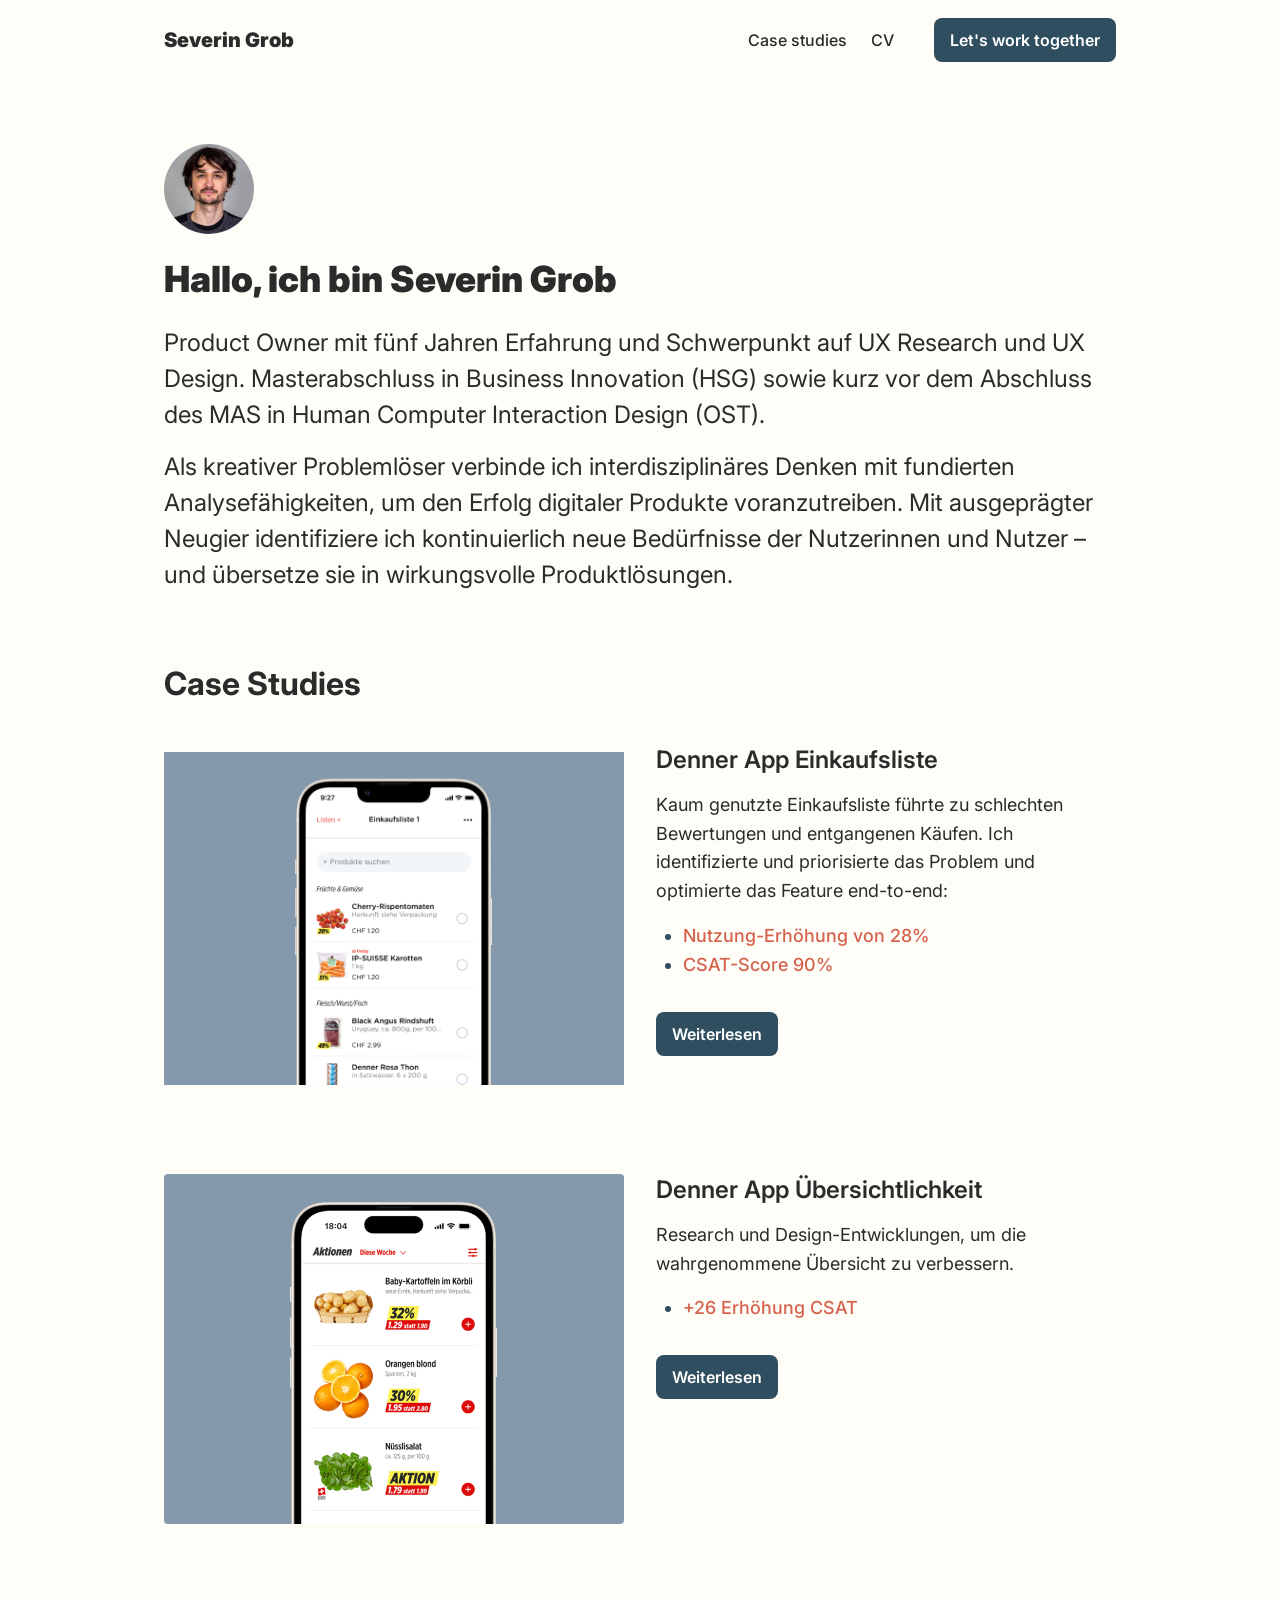
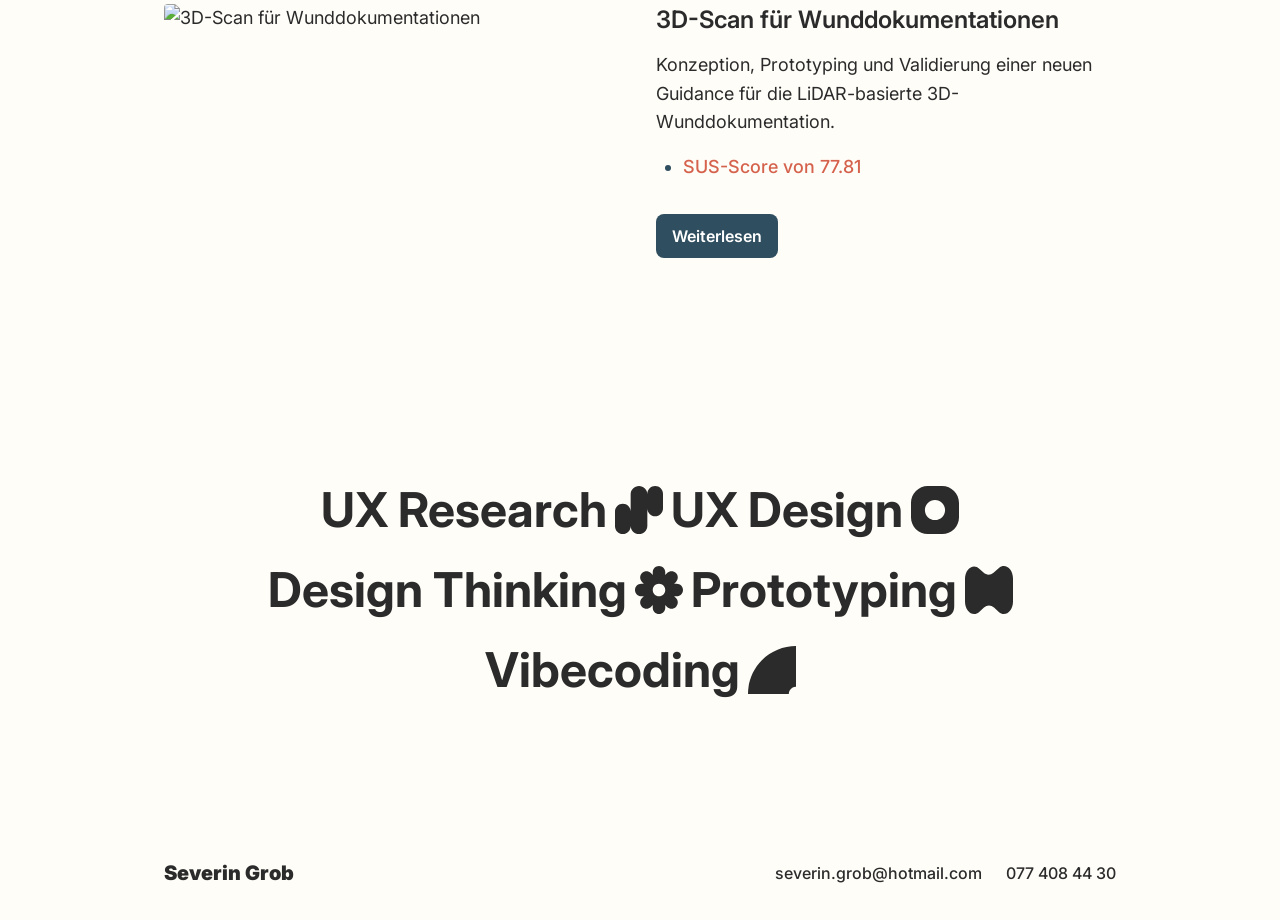
==== site/index.html @ 7123112b "Add portfolio website with case studies, CV, and GitHub Pages setup. Ship the static site from Figma" ====
<!DOCTYPE html>
<html lang="de">
<head>
  <meta charset="UTF-8">
  <meta name="viewport" content="width=device-width, initial-scale=1.0">
  <title>Severin Grob — Portfolio</title>
  <link rel="preconnect" href="https://fonts.googleapis.com">
  <link rel="preconnect" href="https://fonts.gstatic.com" crossorigin>
  <link href="https://fonts.googleapis.com/css2?family=Inter:wght@400;500;600;700;900&display=swap" rel="stylesheet">
  <link rel="stylesheet" href="css/base.css">
  <link rel="stylesheet" href="css/layout.css">
  <link rel="stylesheet" href="css/components.css">
  <link rel="stylesheet" href="css/responsive.css">
</head>
<body>
  <header class="nav">
    <div class="container nav__inner">
      <a href="index.html" class="nav__logo">Severin Grob</a>
      <nav class="nav__menu" aria-label="Hauptnavigation">
        <div class="nav__links">
          <a href="#case-studies">Case studies</a>
          <a href="cv.html">CV</a>
        </div>
        <a href="https://www.linkedin.com/in/severin-grob-9a1a15102/" class="btn btn--nav" target="_blank" rel="noopener noreferrer">Let's work together</a>
      </nav>
      <button class="nav__toggle" aria-label="Menü öffnen" aria-expanded="false" aria-controls="nav-flyout">
        <span class="nav__toggle-icon" aria-hidden="true">
          <span class="nav__toggle-line"></span>
          <span class="nav__toggle-line"></span>
          <span class="nav__toggle-line"></span>
        </span>
      </button>
    </div>
  </header>

  <nav id="nav-flyout" class="nav__flyout" aria-label="Mobile Navigation">
    <a class="nav__flyout-item" href="case-studies/einkaufsliste.html">Case Study: Einkaufsliste</a>
    <a class="nav__flyout-item" href="case-studies/uebersichtlichkeit.html">Case Study: App Übersicht</a>
    <a class="nav__flyout-item" href="case-studies/imito.html">Case Study: 3D-Scan App</a>
    <a class="nav__flyout-item" href="cv.html">CV</a>
    <div class="nav__flyout-cta">
      <a href="https://www.linkedin.com/in/severin-grob-9a1a15102/" class="btn" target="_blank" rel="noopener noreferrer">Let's work together</a>
    </div>
  </nav>

  <main>
    <section class="section section--hero hero">
      <div class="container hero__inner">
        <img class="hero__avatar" src="assets/images/hero.jpg" alt="Severin Grob" width="90" height="90">
        <h1 class="hero__title">Hallo, ich bin Severin Grob</h1>
        <div class="hero__text">
          <p>Product Owner mit fünf Jahren Erfahrung und Schwerpunkt auf UX Research und UX Design. Masterabschluss in Business Innovation (HSG) sowie kurz vor dem Abschluss des MAS in Human Computer Interaction Design (OST).</p>
          <p>Als kreativer Problemlöser verbinde ich interdisziplinäres Denken mit fundierten Analysefähigkeiten, um den Erfolg digitaler Produkte voranzutreiben. Mit ausgeprägter Neugier identifiziere ich kontinuierlich neue Bedürfnisse der Nutzerinnen und Nutzer – und übersetze sie in wirkungsvolle Produktlösungen.</p>
        </div>
      </div>
    </section>

    <section id="case-studies" class="section-heading">
      <div class="container">
        <h2>Case Studies</h2>
      </div>
    </section>

    <article class="project">
      <div class="container project__inner">
        <div class="project__image">
          <img src="assets/images/cs-einkaufsliste.jpg" alt="Denner App Einkaufsliste">
        </div>
        <div class="project__content">
          <h3>Denner App Einkaufsliste</h3>
          <p>Kaum genutzte Einkaufsliste führte zu schlechten Bewertungen und entgangenen Käufen. Ich identifizierte und priorisierte das Problem und optimierte das Feature end-to-end:</p>
          <ul class="project__metrics">
            <li><span class="highlight">Nutzung-Erhöhung von 28%</span></li>
            <li><span class="highlight">CSAT-Score 90%</span></li>
          </ul>
          <a href="case-studies/einkaufsliste.html" class="btn">Weiterlesen</a>
        </div>
      </div>
    </article>

    <article class="project">
      <div class="container project__inner">
        <div class="project__image project__image--cover">
          <img src="assets/images/cs-uebersichtlichkeit.jpg" alt="Denner App Übersichtlichkeit">
        </div>
        <div class="project__content">
          <h3>Denner App Übersichtlichkeit</h3>
          <p>Research und Design-Entwicklungen, um die wahrgenommene Übersicht zu verbessern.</p>
          <ul class="project__metrics">
            <li><span class="highlight">+26 Erhöhung CSAT</span></li>
          </ul>
          <a href="case-studies/uebersichtlichkeit.html" class="btn">Weiterlesen</a>
        </div>
      </div>
    </article>

    <article class="project">
      <div class="container project__inner">
        <div class="project__image project__image--cover">
          <img src="assets/images/cs-imito.jpg" alt="3D-Scan für Wunddokumentationen">
        </div>
        <div class="project__content">
          <h3>3D-Scan für Wunddokumentationen</h3>
          <p>Konzeption, Prototyping und Validierung einer neuen Guidance für die LiDAR-basierte 3D-Wunddokumentation.</p>
          <ul class="project__metrics">
            <li><span class="highlight">SUS-Score von 77.81</span></li>
          </ul>
          <a href="case-studies/imito.html" class="btn">Weiterlesen</a>
        </div>
      </div>
    </article>

    <section class="section section--skills skills">
      <div class="container skills__inner skills__inner--desktop">
        <span class="skills__item">UX Research</span>
        <img class="skills__icon" src="assets/icons/icon-ux-research.svg" alt="">
        <span class="skills__item">UX Design</span>
        <img class="skills__icon" src="assets/icons/icon-ux-design.svg" alt="">
        <span class="skills__item">Design Thinking</span>
        <img class="skills__icon" src="assets/icons/icon-design-thinking.svg" alt="">
        <span class="skills__item">Prototyping</span>
        <img class="skills__icon" src="assets/icons/icon-prototyping.svg" alt="">
        <span class="skills__item">Vibecoding</span>
        <img class="skills__icon" src="assets/icons/icon-vibecoding.svg" alt="">
      </div>
      <div class="container skills__inner skills__inner--mobile">
        <span class="skills__item">UX Research</span>
        <img class="skills__icon" src="assets/icons/icon-ux-research-mobile.svg" alt="">
        <span class="skills__item">UX Design</span>
        <img class="skills__icon" src="assets/icons/icon-ux-design-mobile.svg" alt="">
        <span class="skills__item">Design Thinking</span>
        <img class="skills__icon skills__icon--rotate" src="assets/icons/icon-design-thinking-mobile.svg" alt="">
        <span class="skills__item">Interviews</span>
        <img class="skills__icon" src="assets/icons/icon-interviews.svg" alt="">
        <span class="skills__item">Quantitative Research</span>
        <img class="skills__icon" src="assets/icons/icon-quantitative-research.svg" alt="">
      </div>
    </section>
  </main>

  <footer class="footer">
    <div class="container footer__inner">
      <span class="footer__name">Severin Grob</span>
      <div class="footer__contact">
        <a href="mailto:severin.grob@hotmail.com">severin.grob@hotmail.com</a>
        <a href="tel:+41774084430">077 408 44 30</a>
      </div>
    </div>
  </footer>

  <script src="js/nav.js"></script>
</body>
</html>
---- site/css/base.css ----
*,
*::before,
*::after {
  box-sizing: border-box;
  margin: 0;
  padding: 0;
}

:root {
  --bg: #fffdf8;
  --text: #2b2b2b;
  --text-third: #333;
  --accent: #2f4e5f;
  --accent-alt: #3e5f73;
  --highlight: #d5624c;
  --divider: #8499ab;
  --container: 1000px;
  --nav-height: 80px;
  --nav-height-mobile: 80px;
}

html {
  scroll-behavior: smooth;
}

body {
  background: var(--bg);
  color: var(--text);
  font-family: Inter, system-ui, -apple-system, sans-serif;
  line-height: 1.5;
  font-size: 18px;
}

img {
  display: block;
  max-width: 100%;
}

a {
  color: inherit;
  text-decoration: none;
}

ul, ol {
  padding-left: 1.5em;
}

.highlight {
  color: var(--highlight);
}

.text-block p + p,
.text-block ul + p,
.text-block p + ul,
.text-block p + ol,
.text-block ol + p {
  margin-top: 16px;
}

.text-block li + li {
  margin-top: 4px;
}

.text-block li ul {
  margin-top: 8px;
}
---- site/css/layout.css ----
.container {
  width: 100%;
  max-width: var(--container);
  margin: 0 auto;
  padding: 0 24px;
}

.section {
  padding: 40px 0;
}

.section--hero {
  padding: 64px 0 40px;
}

.section--skills {
  padding: 80px 0;
}

.section-heading {
  padding-top: 32px;
}

.section-heading h2 {
  font-size: clamp(24px, 4vw, 32px);
  font-weight: 700;
  line-height: 1.2;
}

.divider {
  border: none;
  border-bottom: 0.5px solid var(--divider);
  margin: 12px 0 24px;
  height: 24px;
}
---- site/css/components.css ----
/* Navigation */
.nav {
  height: var(--nav-height);
  display: flex;
  align-items: center;
  background: var(--bg);
  position: sticky;
  top: 0;
  z-index: 100;
}

.nav__inner {
  display: flex;
  align-items: center;
  justify-content: space-between;
  width: 100%;
}

.nav__logo {
  font-size: 20px;
  font-weight: 900;
}

.nav__menu {
  display: flex;
  align-items: center;
  gap: 40px;
}

.nav__links {
  display: flex;
  gap: 24px;
  font-size: 16px;
  font-weight: 500;
}

.nav__links a:hover,
.nav__logo:hover {
  opacity: 0.7;
}

.nav__toggle {
  display: none;
  background: none;
  border: none;
  cursor: pointer;
  padding: 4px;
}

.nav__toggle-icon {
  display: flex;
  flex-direction: column;
  gap: 4px;
  width: 20px;
  height: 14px;
}

.nav__toggle-line {
  display: block;
  width: 100%;
  height: 2px;
  background: var(--text);
  border-radius: 8px;
  transform-origin: center;
  transition: transform 0.2s, opacity 0.2s;
}

.nav__toggle[aria-expanded="true"] .nav__toggle-line:nth-child(1) {
  transform: translateY(6px) rotate(45deg);
}

.nav__toggle[aria-expanded="true"] .nav__toggle-line:nth-child(2) {
  opacity: 0;
}

.nav__toggle[aria-expanded="true"] .nav__toggle-line:nth-child(3) {
  transform: translateY(-6px) rotate(-45deg);
}

.nav__flyout {
  display: none;
  position: fixed;
  inset: var(--nav-height-mobile) 0 0 0;
  background: var(--bg);
  z-index: 99;
  overflow-y: auto;
  padding: 10px 0 32px;
}

.nav__flyout.is-open {
  display: block;
}

.nav__flyout-item {
  display: block;
  padding: 12px 24px;
  font-size: 16px;
  color: var(--text-third);
  border-bottom: 0.5px solid var(--divider);
}

.nav__flyout-item:hover {
  background: rgba(47, 78, 95, 0.05);
}

.nav__flyout-cta {
  display: flex;
  justify-content: center;
  padding: 32px 24px;
}

/* Button */
.btn {
  display: inline-flex;
  align-items: center;
  justify-content: center;
  padding: 10px 16px;
  background: var(--accent);
  color: #fff;
  font-size: 16px;
  line-height: 24px;
  font-weight: 600;
  border-radius: 8px;
  border: none;
  cursor: pointer;
  transition: opacity 0.2s;
  white-space: nowrap;
}

.btn:hover {
  opacity: 0.9;
}

/* Hero home */
.hero__inner {
  display: flex;
  flex-direction: column;
  gap: 24px;
}

.hero__avatar {
  width: 90px;
  height: 90px;
  border-radius: 50%;
  object-fit: cover;
}

.hero__title {
  font-size: clamp(28px, 5vw, 36px);
  font-weight: 900;
  line-height: 1.2;
}

.hero__text {
  font-size: clamp(18px, 3vw, 24px);
  line-height: 1.5;
}

.hero__text p + p {
  margin-top: 16px;
}

/* Project cards */
.project {
  padding: 40px 0;
}

.project__inner {
  display: flex;
  gap: 32px;
  align-items: flex-start;
}

.project__image {
  flex: 1;
  min-width: 0;
  height: 350px;
  border-radius: 4px;
  overflow: hidden;
}

.project__image img {
  width: 100%;
  height: 100%;
  object-fit: contain;
}

.project__image--cover img {
  object-fit: cover;
}

.project__content {
  flex: 1;
  min-width: 0;
  display: flex;
  flex-direction: column;
  align-items: flex-start;
  gap: 16px;
}

.project__content h3,
.project__content p,
.project__content ul {
  width: 100%;
}

.project__content .btn {
  align-self: flex-start;
  margin-top: 16px; /* 16px gap + 16px = 32px zum letzten Textfeld */
}

.project__content h3 {
  font-size: 24px;
  font-weight: 600;
  line-height: 1.3;
}

.project__content p,
.project__content li {
  font-size: 18px;
  line-height: 1.6;
}

.project__metrics {
  color: var(--accent);
  font-weight: 500;
}

.project__metrics .highlight {
  color: var(--highlight);
}

/* Skills */
.skills__inner {
  display: flex;
  flex-wrap: wrap;
  align-items: center;
  justify-content: center;
  gap: 8px;
  text-align: center;
}

.skills__inner--mobile {
  display: none;
}

.skills__item {
  font-weight: 700;
  white-space: nowrap;
}

.skills__inner--desktop .skills__item {
  font-size: 48px;
}

.skills__inner--desktop .skills__icon {
  width: 48px;
  height: 48px;
}

.skills__icon {
  flex-shrink: 0;
}

.skills__icon--rotate {
  transform: rotate(-45deg);
}

/* Footer */
.footer {
  min-height: 80px;
  display: flex;
  align-items: center;
  margin-top: 48px;
  padding: 24px 0 32px;
}

.footer__inner {
  display: flex;
  align-items: center;
  justify-content: space-between;
  gap: 24px;
  width: 100%;
}

.footer__name {
  font-size: 20px;
  font-weight: 900;
}

.footer__contact {
  display: flex;
  gap: 24px;
  font-size: 16px;
  font-weight: 500;
}

.footer__contact a:hover {
  opacity: 0.7;
}
---- site/css/responsive.css ----
@media (max-width: 768px) {
  :root {
    --nav-height: 80px;
  }

  body {
    overflow-x: hidden;
  }

  .nav__menu {
    display: none;
  }

  .nav__toggle {
    display: block;
  }

  .section--hero {
    padding: 40px 0;
  }

  .hero__text {
    font-size: 20px;
  }

  .project__inner {
    flex-direction: column;
  }

  .project__image {
    height: auto;
    aspect-ratio: 484 / 350;
  }

  .footer__inner {
    flex-direction: column;
    align-items: flex-start;
  }

  .footer__contact {
    flex-direction: column;
    gap: 8px;
  }

  .case-hero {
    padding: 80px 24px;
  }

  .case-hero__bg--desktop {
    display: none;
  }

  .case-hero__bg--mobile {
    display: block;
    object-position: center center;
  }

  .case-hero--imito,
  .case-hero--einkaufsliste {
    min-height: 430px;
  }

  .case-hero--panel {
    padding-left: 0;
    padding-right: 0;
  }

  .case-hero--panel .case-hero__title-panel {
    width: 100%;
    max-width: none;
    margin: 0;
    padding-left: 24px;
    padding-right: 24px;
  }

  .case-hero__title {
    font-size: clamp(32px, 10vw, 48px);
    line-height: 1.15;
  }

  .content-section h2 {
    font-size: 24px;
    line-height: 32px;
    padding-top: 32px;
  }

  .content-section > h2:first-child {
    padding-top: 48px;
  }

  .content-section h3.subtitle + h2 {
    padding-top: 8px;
  }

  .content-section .text-block .role-title {
    font-size: 20px;
  }

  .image-block figcaption,
  .carousel__caption {
    font-size: 18px;
    line-height: 28px;
  }

  .comparison-table {
    display: none;
  }

  .comparison-cards {
    display: flex;
  }

  .carousel--mobile-only {
    display: block;
    margin-left: -24px;
    margin-right: -24px;
    width: calc(100% + 48px);
  }

  .image-block--desktop-only {
    display: none;
  }

  .cv-card h3 {
    font-size: 24px;
  }

  .cv-card ul {
    font-size: 18px;
  }

  .skills__inner--desktop {
    display: none;
  }

  .skills__inner--mobile {
    display: flex;
    justify-content: flex-start;
    align-content: center;
    text-align: left;
  }

  .skills__inner--mobile .skills__item {
    font-size: 32px;
  }

  .skills__inner--mobile .skills__icon {
    width: 24px;
    height: 24px;
  }
}

@media (min-width: 769px) {
  .nav__flyout {
    display: none !important;
  }

  .carousel--mobile-only {
    display: none;
  }

  .skills__inner--mobile {
    display: none !important;
  }
}
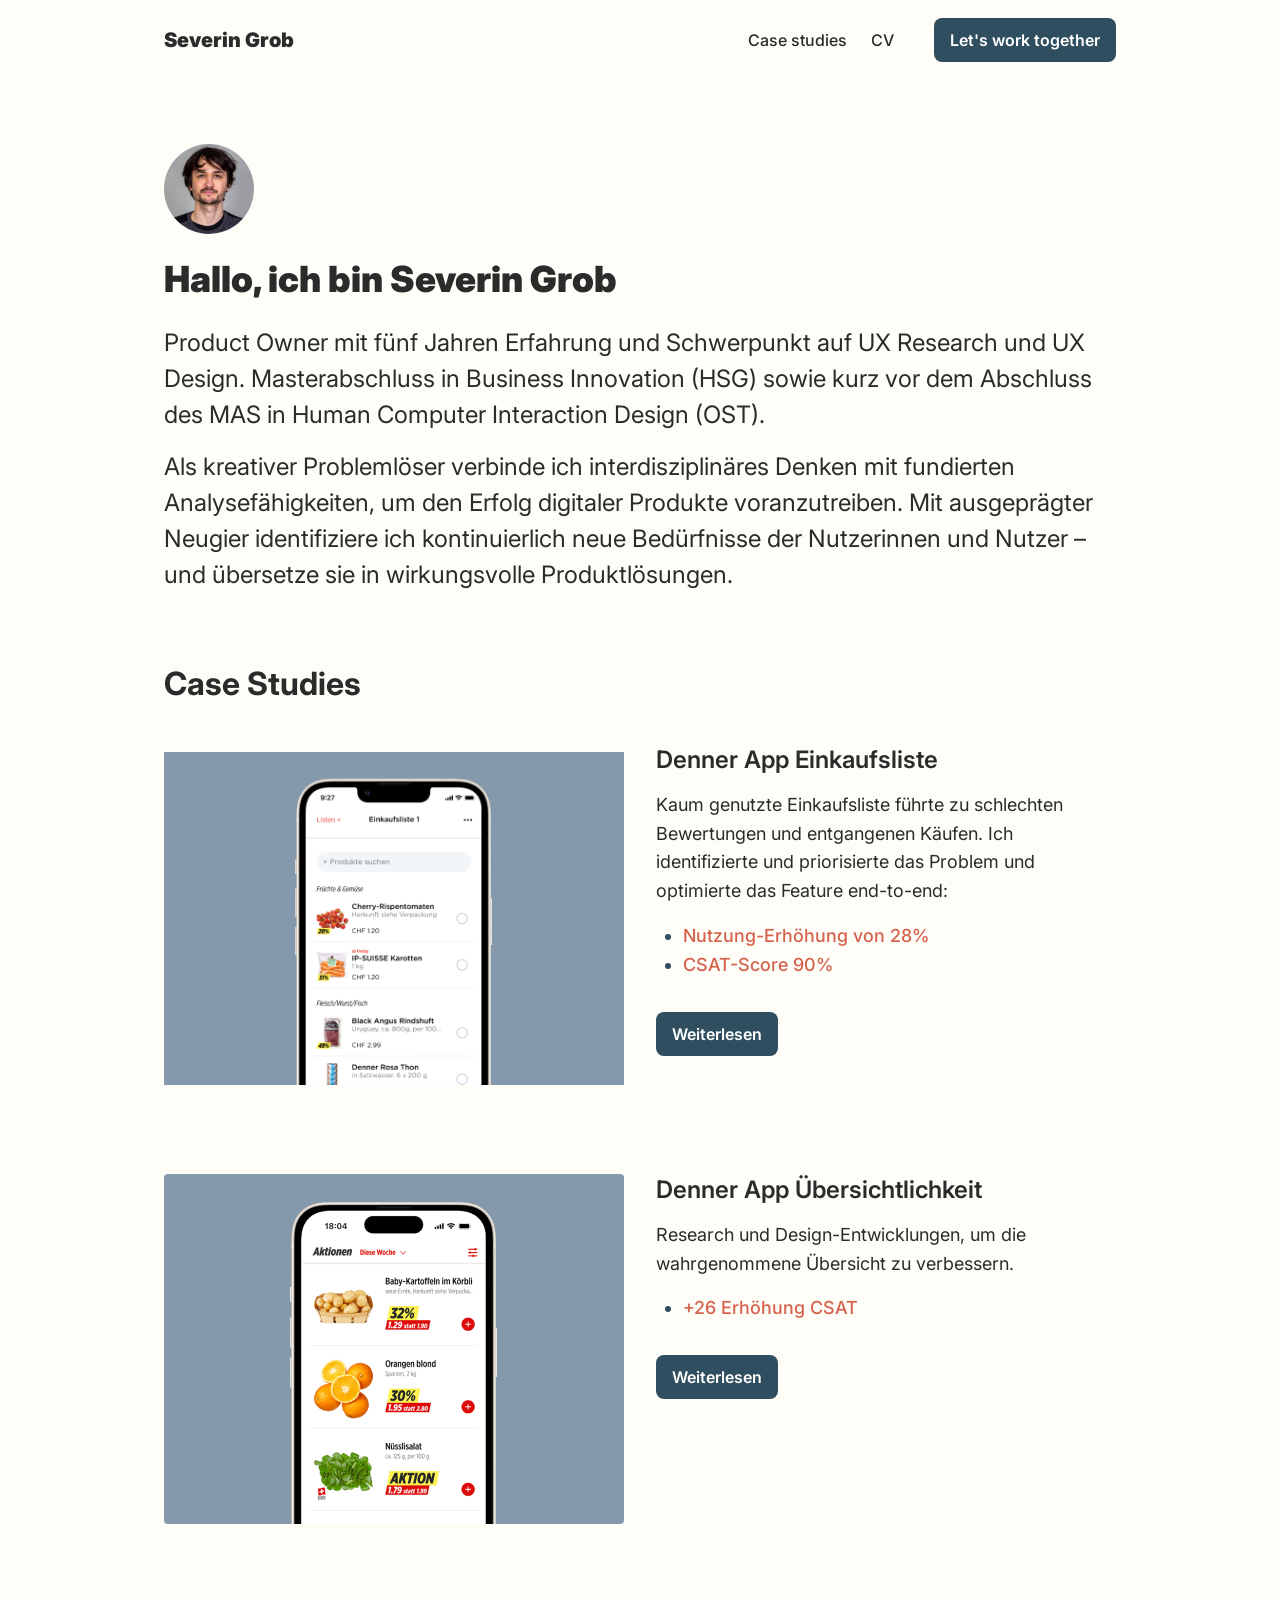
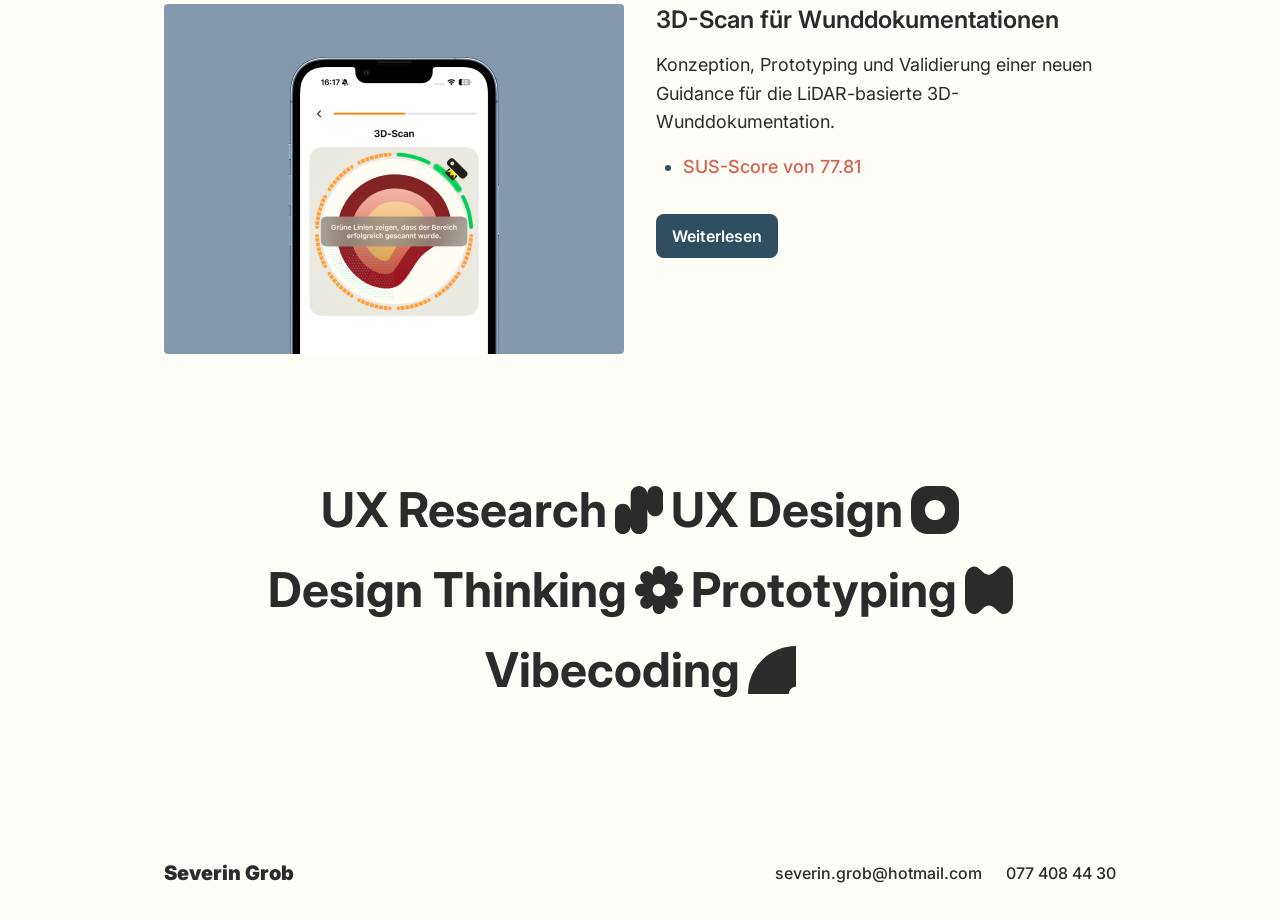
==== commit 60461812: "Replace home Imito teaser image with Wunddokumentation asset. Co-authored-by: Cursor <cursoragent@cu" ====
--- a/site/index.html
+++ b/site/index.html
@@ -97,7 +97,7 @@
     <article class="project">
       <div class="container project__inner">
         <div class="project__image project__image--cover">
-          <img src="assets/images/cs-imito.jpg" alt="3D-Scan für Wunddokumentationen">
+          <img src="assets/images/cs-wunddokumentation-app.png" alt="3D-Scan für Wunddokumentationen">
         </div>
         <div class="project__content">
           <h3>3D-Scan für Wunddokumentationen</h3>
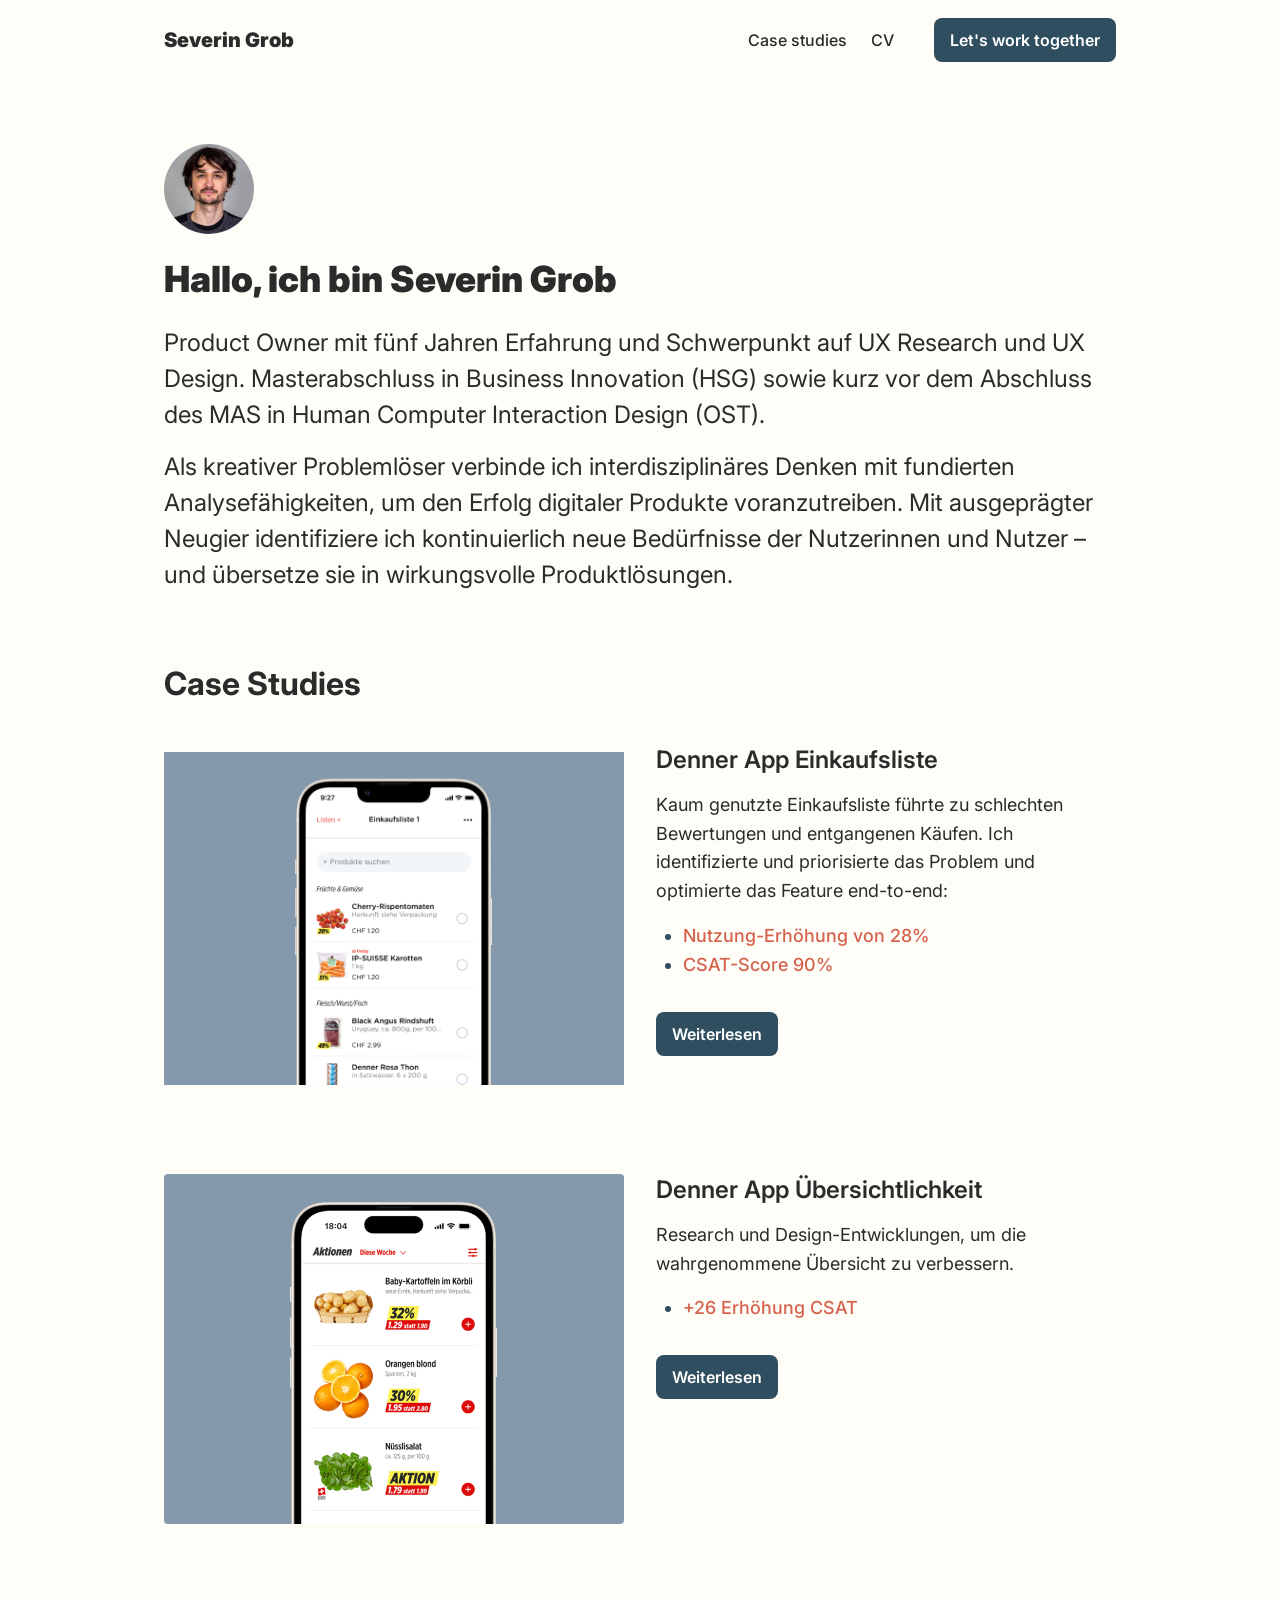
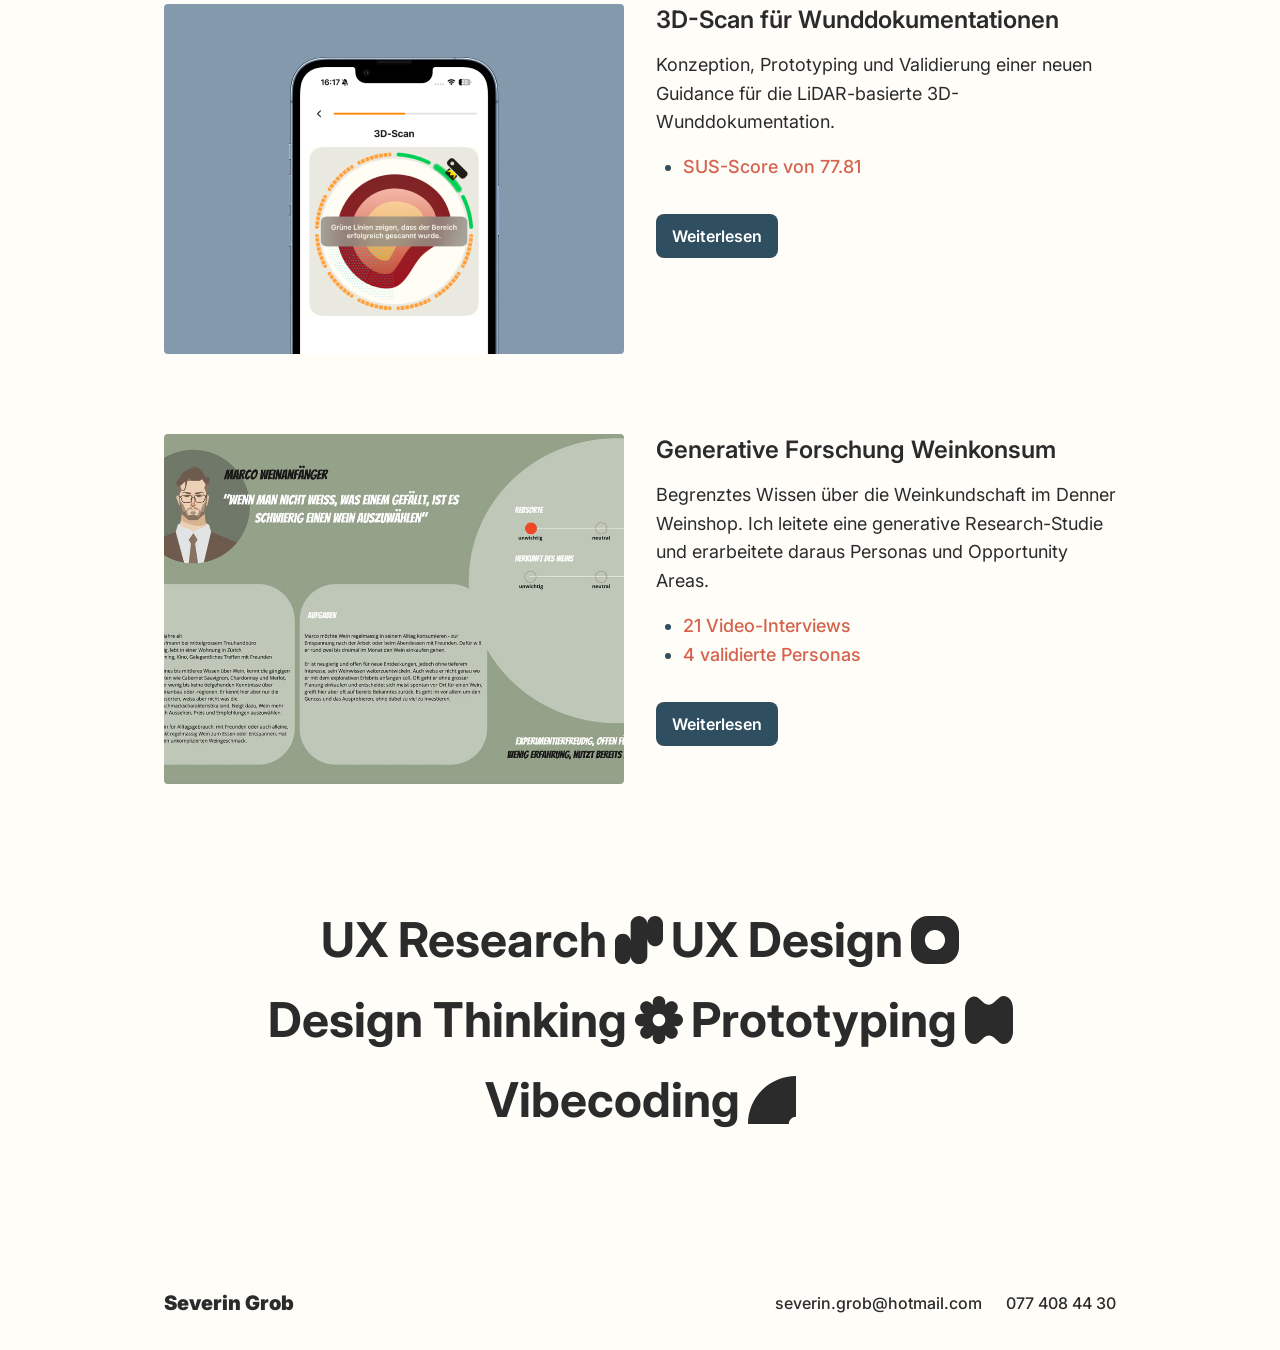
==== commit 7c77d1dd: "Add the Weinkonsum research case study. Expand the portfolio with the responsive Figma-based case st" ====
--- a/site/index.html
+++ b/site/index.html
@@ -36,7 +36,8 @@
   <nav id="nav-flyout" class="nav__flyout" aria-label="Mobile Navigation">
     <a class="nav__flyout-item" href="case-studies/einkaufsliste.html">Case Study: Einkaufsliste</a>
     <a class="nav__flyout-item" href="case-studies/uebersichtlichkeit.html">Case Study: App Übersicht</a>
-    <a class="nav__flyout-item" href="case-studies/imito.html">Case Study: 3D-Scan App</a>
+    <a class="nav__flyout-item" href="case-studies/wunddokumentation.html">Case Study: 3D-Scan App</a>
+    <a class="nav__flyout-item" href="case-studies/weinkonsum.html">Case Study: Weinkonsum</a>
     <a class="nav__flyout-item" href="cv.html">CV</a>
     <div class="nav__flyout-cta">
       <a href="https://www.linkedin.com/in/severin-grob-9a1a15102/" class="btn" target="_blank" rel="noopener noreferrer">Let's work together</a>
@@ -105,7 +106,24 @@
           <ul class="project__metrics">
             <li><span class="highlight">SUS-Score von 77.81</span></li>
           </ul>
-          <a href="case-studies/imito.html" class="btn">Weiterlesen</a>
+          <a href="case-studies/wunddokumentation.html" class="btn">Weiterlesen</a>
+        </div>
+      </div>
+    </article>
+
+    <article class="project">
+      <div class="container project__inner">
+        <div class="project__image project__image--cover">
+          <img src="assets/images/cs-weinkonsum.jpg" alt="Persona Marco Weinanfänger aus der Weinkonsum-Studie">
+        </div>
+        <div class="project__content">
+          <h3>Generative Forschung Weinkonsum</h3>
+          <p>Begrenztes Wissen über die Weinkundschaft im Denner Weinshop. Ich leitete eine generative Research-Studie und erarbeitete daraus Personas und Opportunity Areas.</p>
+          <ul class="project__metrics">
+            <li><span class="highlight">21 Video-Interviews</span></li>
+            <li><span class="highlight">4 validierte Personas</span></li>
+          </ul>
+          <a href="case-studies/weinkonsum.html" class="btn">Weiterlesen</a>
         </div>
       </div>
     </article>
--- a/site/css/responsive.css
+++ b/site/css/responsive.css
@@ -55,7 +55,8 @@
     object-position: center center;
   }
 
-  .case-hero--imito,
+  .case-hero--wunddokumentation,
+  .case-hero--weinkonsum,
   .case-hero--einkaufsliste {
     min-height: 430px;
   }
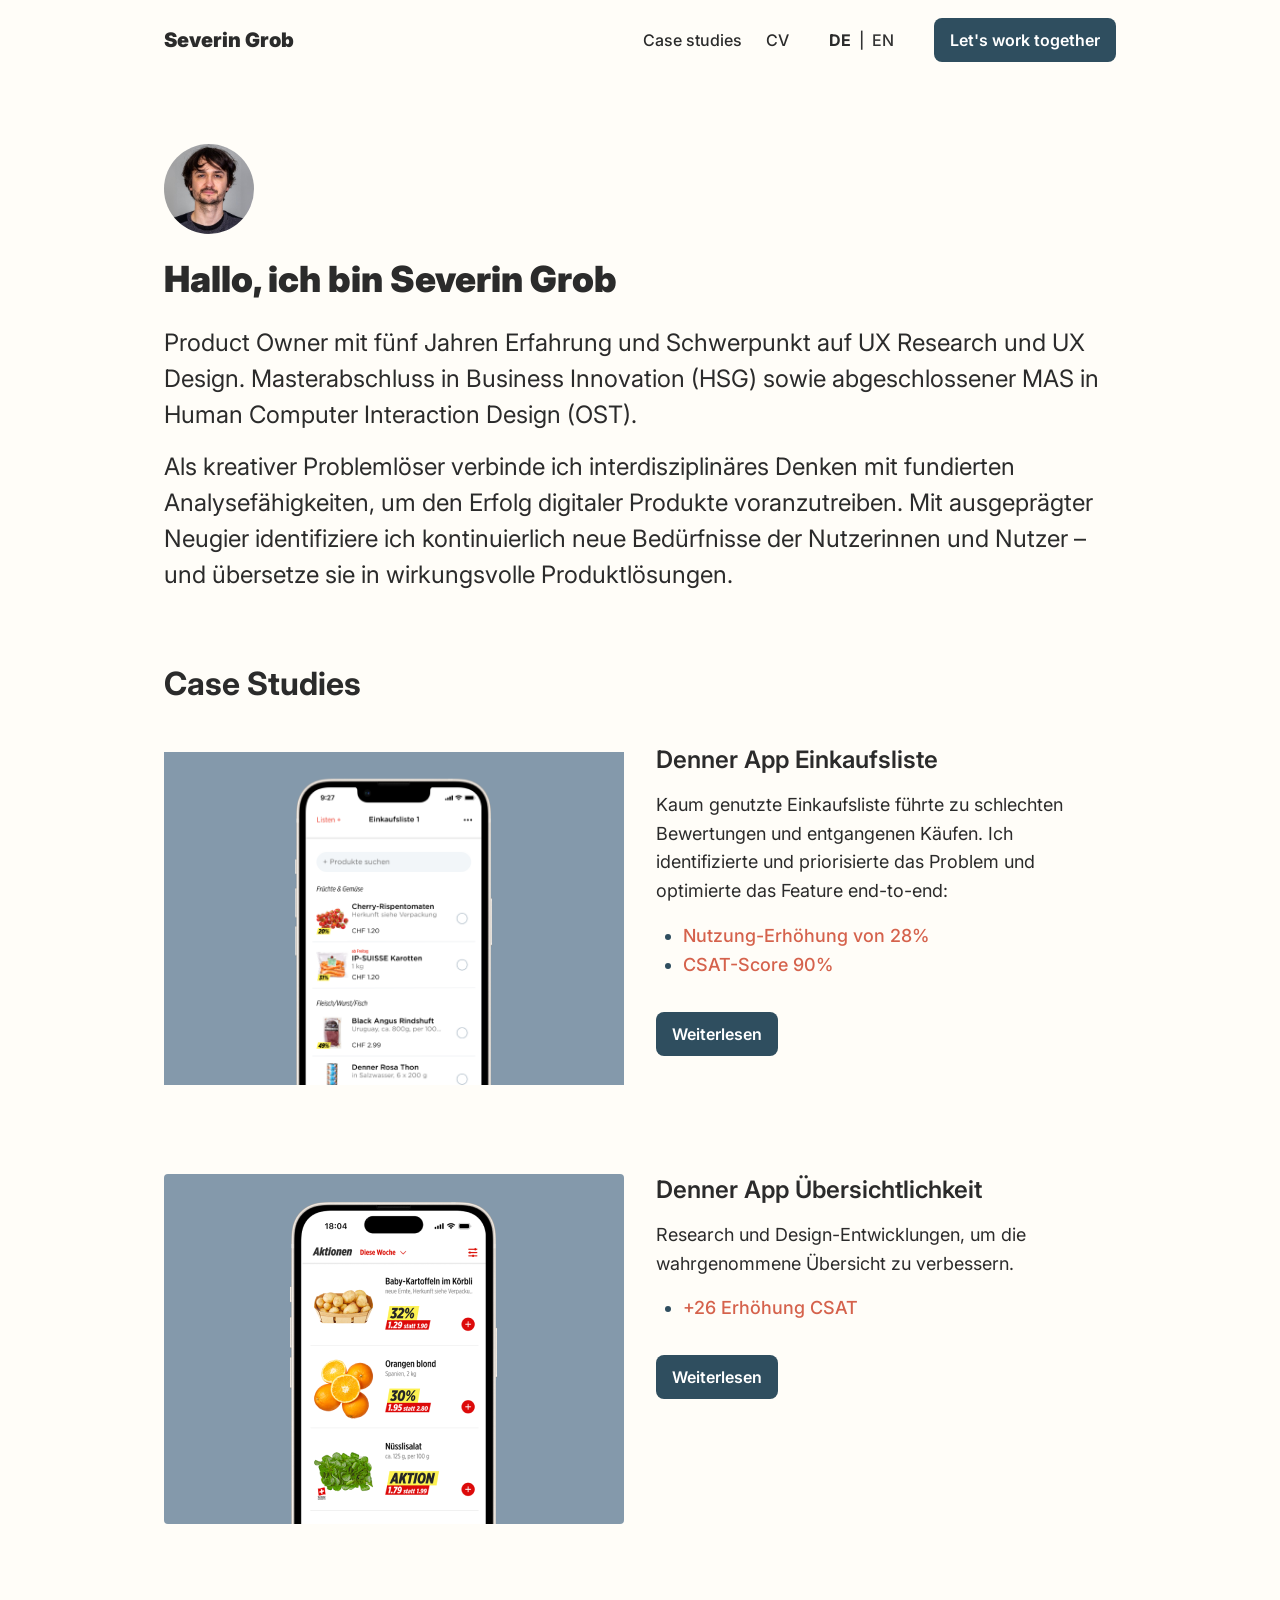
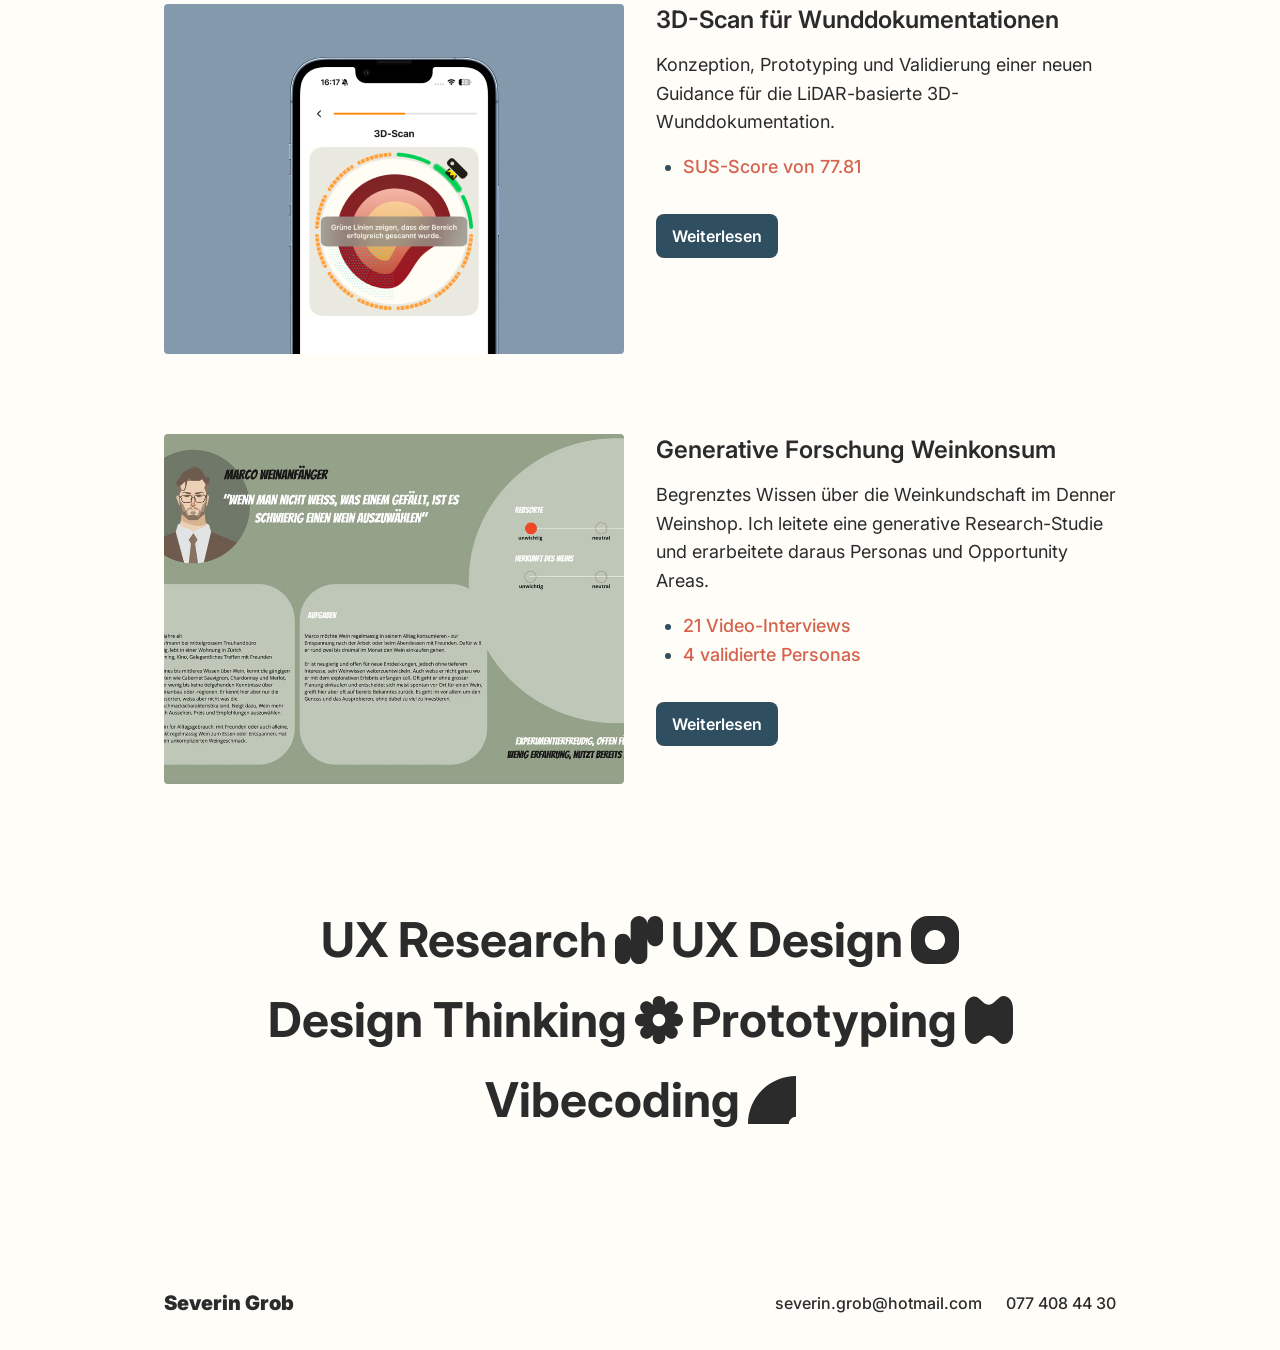
==== commit cbacd021: "Add an English mirror of the portfolio beside the German site. Recruiters can switch language per pa" ====
--- a/site/index.html
+++ b/site/index.html
@@ -4,6 +4,9 @@
   <meta charset="UTF-8">
   <meta name="viewport" content="width=device-width, initial-scale=1.0">
   <title>Severin Grob — Portfolio</title>
+  <link rel="alternate" hreflang="de" href="index.html">
+  <link rel="alternate" hreflang="en" href="en/index.html">
+  <link rel="alternate" hreflang="x-default" href="index.html">
   <link rel="preconnect" href="https://fonts.googleapis.com">
   <link rel="preconnect" href="https://fonts.gstatic.com" crossorigin>
   <link href="https://fonts.googleapis.com/css2?family=Inter:wght@400;500;600;700;900&display=swap" rel="stylesheet">
@@ -21,6 +24,11 @@
           <a href="#case-studies">Case studies</a>
           <a href="cv.html">CV</a>
         </div>
+        <div class="nav__lang" role="group" aria-label="Sprache">
+          <span class="nav__lang-link nav__lang-link--active" aria-current="page">DE</span>
+          <span class="nav__lang-separator" aria-hidden="true">|</span>
+          <a class="nav__lang-link" href="en/index.html" hreflang="en" lang="en">EN</a>
+        </div>
         <a href="https://www.linkedin.com/in/severin-grob-9a1a15102/" class="btn btn--nav" target="_blank" rel="noopener noreferrer">Let's work together</a>
       </nav>
       <button class="nav__toggle" aria-label="Menü öffnen" aria-expanded="false" aria-controls="nav-flyout">
@@ -34,6 +42,11 @@
   </header>
 
   <nav id="nav-flyout" class="nav__flyout" aria-label="Mobile Navigation">
+    <div class="nav__flyout-lang" role="group" aria-label="Sprache">
+      <span class="nav__flyout-lang-link nav__flyout-lang-link--active" aria-current="page">DE</span>
+      <span class="nav__flyout-lang-separator" aria-hidden="true">|</span>
+      <a class="nav__flyout-lang-link" href="en/index.html" hreflang="en" lang="en">EN</a>
+    </div>
     <a class="nav__flyout-item" href="case-studies/einkaufsliste.html">Case Study: Einkaufsliste</a>
     <a class="nav__flyout-item" href="case-studies/uebersichtlichkeit.html">Case Study: App Übersicht</a>
     <a class="nav__flyout-item" href="case-studies/wunddokumentation.html">Case Study: 3D-Scan App</a>
@@ -50,7 +63,7 @@
         <img class="hero__avatar" src="assets/images/hero.jpg" alt="Severin Grob" width="90" height="90">
         <h1 class="hero__title">Hallo, ich bin Severin Grob</h1>
         <div class="hero__text">
-          <p>Product Owner mit fünf Jahren Erfahrung und Schwerpunkt auf UX Research und UX Design. Masterabschluss in Business Innovation (HSG) sowie kurz vor dem Abschluss des MAS in Human Computer Interaction Design (OST).</p>
+          <p>Product Owner mit fünf Jahren Erfahrung und Schwerpunkt auf UX Research und UX Design. Masterabschluss in Business Innovation (HSG) sowie abgeschlossener MAS in Human Computer Interaction Design (OST).</p>
           <p>Als kreativer Problemlöser verbinde ich interdisziplinäres Denken mit fundierten Analysefähigkeiten, um den Erfolg digitaler Produkte voranzutreiben. Mit ausgeprägter Neugier identifiziere ich kontinuierlich neue Bedürfnisse der Nutzerinnen und Nutzer – und übersetze sie in wirkungsvolle Produktlösungen.</p>
         </div>
       </div>
--- a/site/css/components.css
+++ b/site/css/components.css
@@ -37,6 +37,45 @@
 .nav__links a:hover,
 .nav__logo:hover {
   opacity: 0.7;
+}
+
+.nav__lang,
+.nav__flyout-lang {
+  display: flex;
+  align-items: center;
+  gap: 8px;
+  font-size: 16px;
+  font-weight: 500;
+  flex-shrink: 0;
+}
+
+.nav__lang-separator,
+.nav__flyout-lang-separator {
+  color: var(--text-third);
+  user-select: none;
+}
+
+.nav__lang-link,
+.nav__flyout-lang-link {
+  color: var(--text-third);
+  text-decoration: none;
+}
+
+.nav__lang-link:hover,
+.nav__flyout-lang-link:hover {
+  opacity: 0.7;
+}
+
+.nav__lang-link--active,
+.nav__flyout-lang-link--active {
+  color: var(--text);
+  font-weight: 700;
+  pointer-events: none;
+}
+
+.nav__flyout-lang {
+  padding: 16px 24px 12px;
+  border-bottom: 0.5px solid var(--divider);
 }
 
 .nav__toggle {
--- a/site/css/responsive.css
+++ b/site/css/responsive.css
@@ -13,6 +13,10 @@
 
   .nav__toggle {
     display: block;
+  }
+
+  .nav__menu .nav__lang {
+    display: none;
   }
 
   .section--hero {
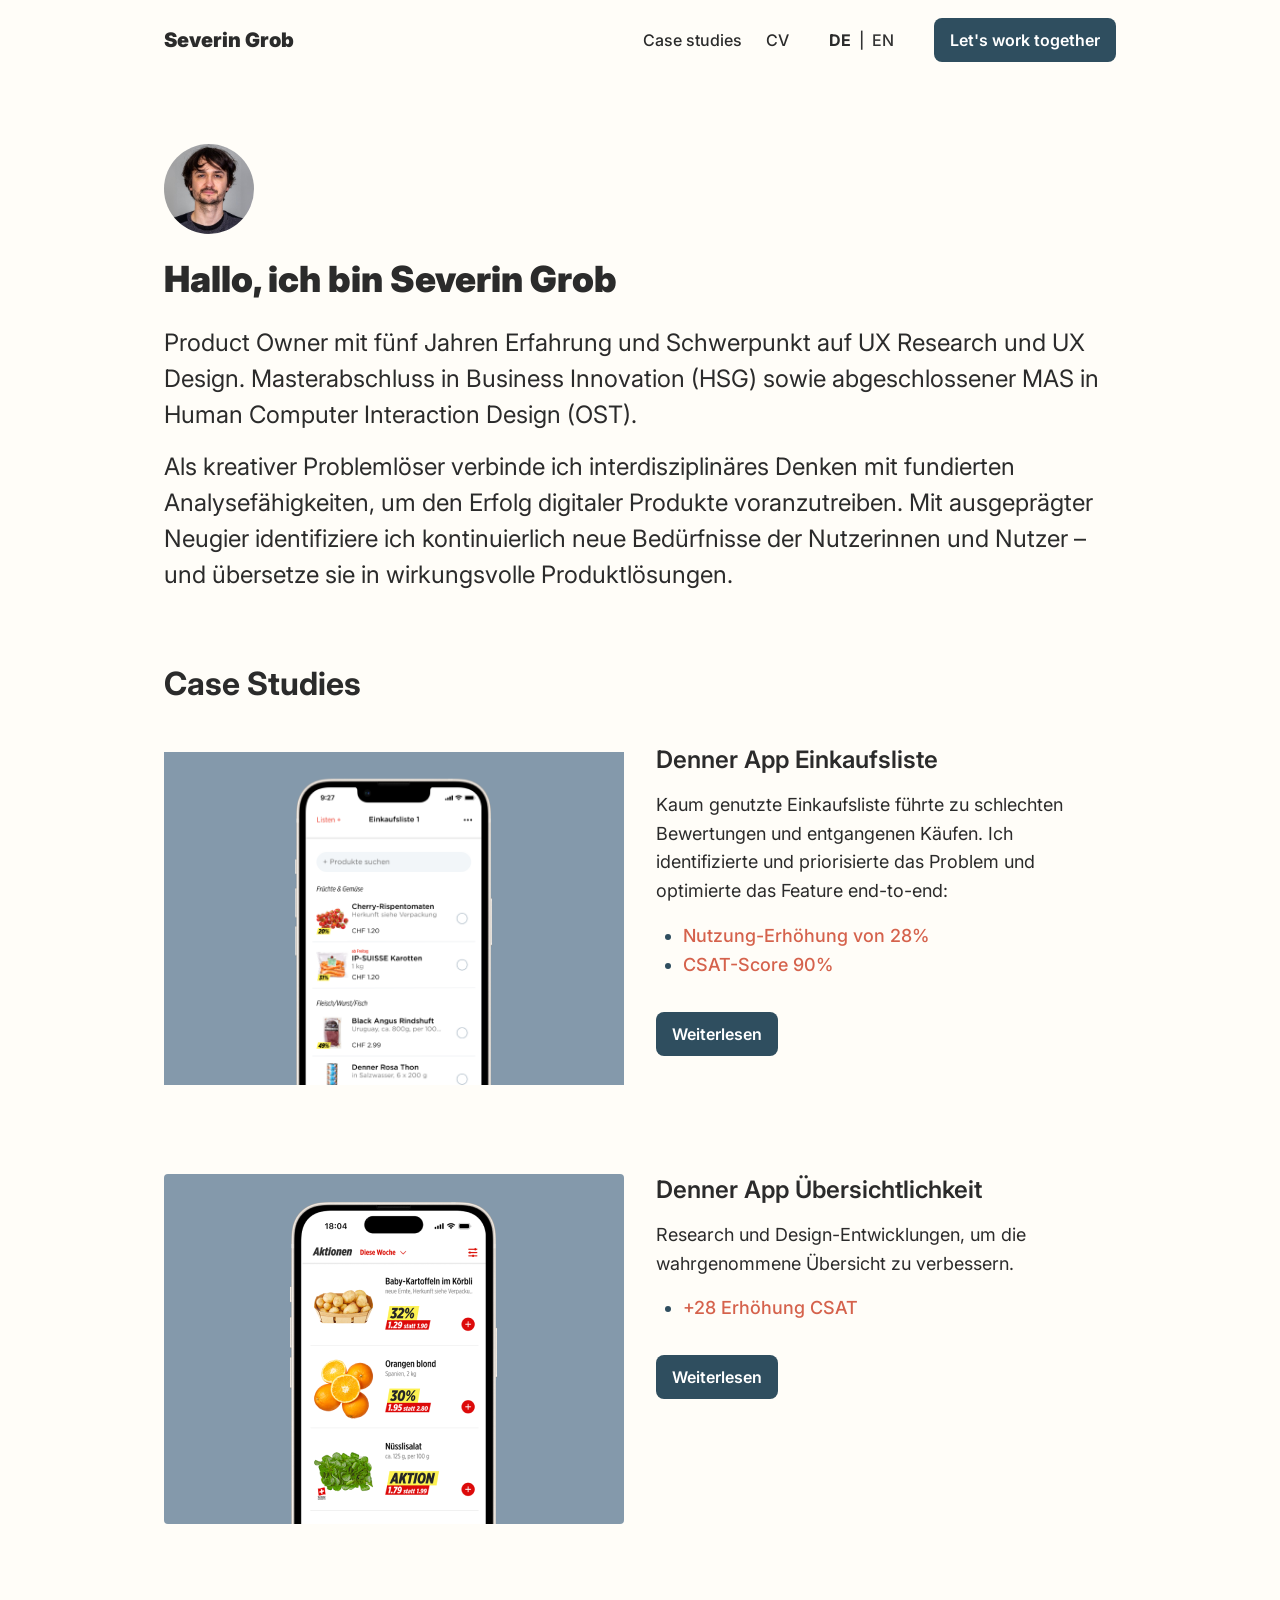
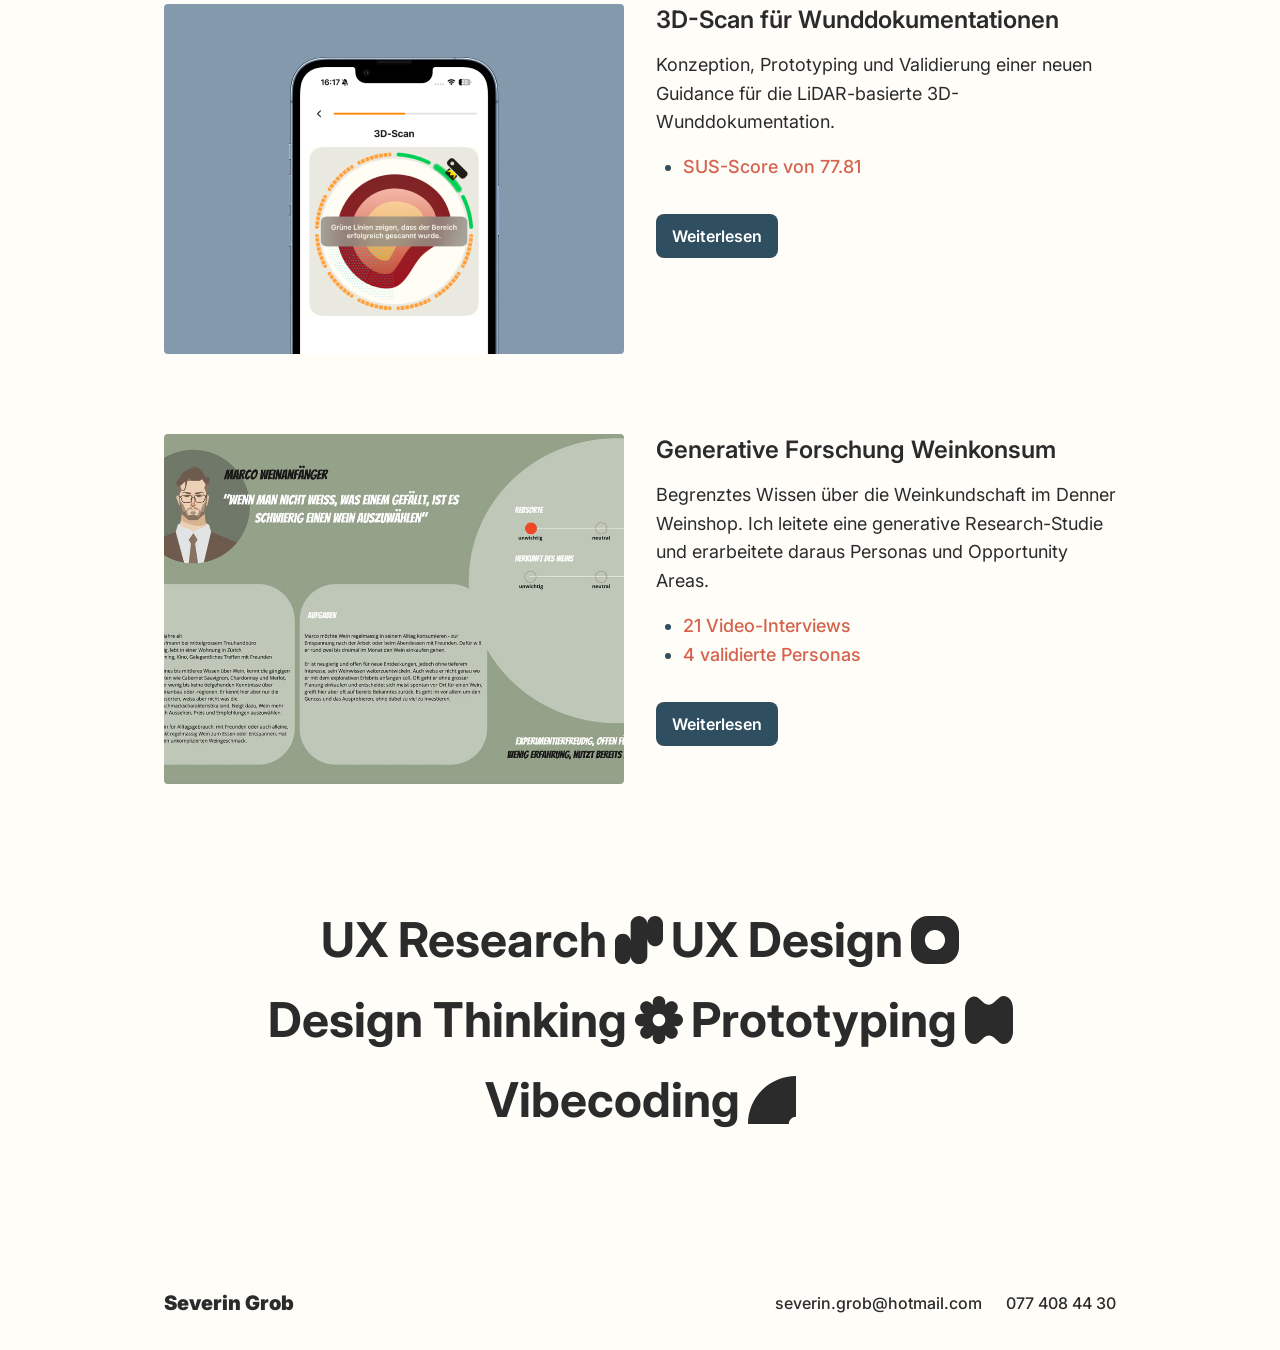
==== commit df7f1f47: "Fix CSAT increase from +26 to +28 on Übersichtlichkeit. Co-authored-by: Cursor <cursoragent@cursor.c" ====
--- a/site/index.html
+++ b/site/index.html
@@ -101,7 +101,7 @@
           <h3>Denner App Übersichtlichkeit</h3>
           <p>Research und Design-Entwicklungen, um die wahrgenommene Übersicht zu verbessern.</p>
           <ul class="project__metrics">
-            <li><span class="highlight">+26 Erhöhung CSAT</span></li>
+            <li><span class="highlight">+28 Erhöhung CSAT</span></li>
           </ul>
           <a href="case-studies/uebersichtlichkeit.html" class="btn">Weiterlesen</a>
         </div>
